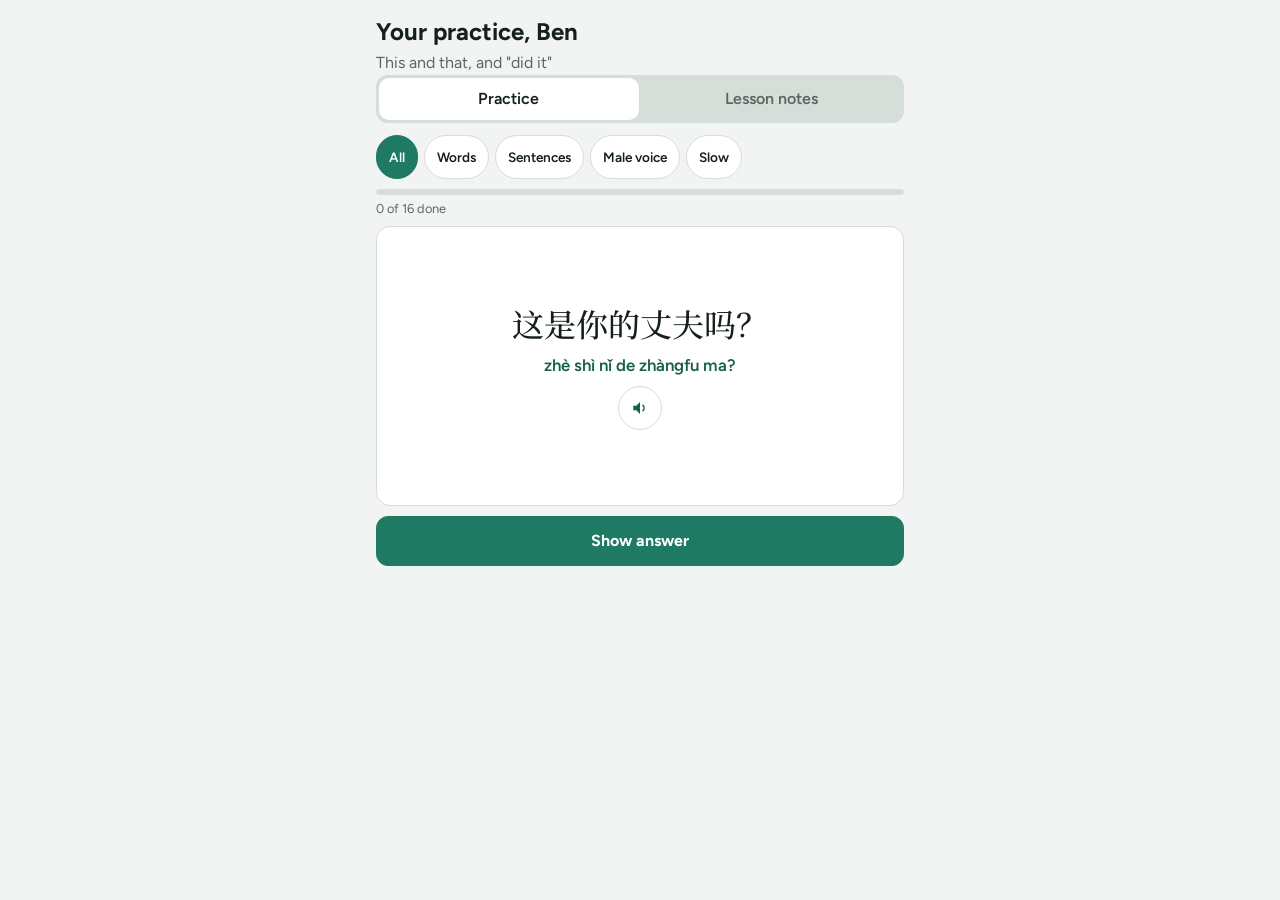
==== student.html @ f5a177cd "Add tutor practice prototype Co-Authored-By: Claude Opus 5.5 <noreply@anthropic.com>" ====
<!doctype html>
<html lang="en">
<head>
<meta charset="utf-8">
<meta name="viewport" content="width=device-width,initial-scale=1,viewport-fit=cover">
<meta name="robots" content="noindex,nofollow">
<title>Your Practice</title>
<link rel="preconnect" href="https://fonts.googleapis.com">
<link rel="preconnect" href="https://fonts.gstatic.com" crossorigin>
<link rel="stylesheet" href="https://fonts.googleapis.com/css2?family=Figtree:wght@400;500;600;700&family=Noto+Serif+SC:wght@500;700&display=swap">
<link rel="stylesheet" href="app.css">
<style>
.wrap { max-width: 560px; margin: 0 auto; padding: 18px 16px 40px; }
.msg { background: var(--accent-soft); color: var(--accent-text); border-radius: 12px; padding: 10px 12px; font-size: .9rem; margin: 12px 0; overflow-wrap: anywhere; }
.msg b { display: block; font-size: .75rem; }
.tabs { display: grid; grid-template-columns: 1fr 1fr; gap: 3px; padding: 3px; background: var(--line); border-radius: 12px; margin-bottom: 12px; }
.tabs button { min-height: 42px; border: 0; border-radius: 10px; background: transparent; color: var(--muted); font-weight: 600; }
.tabs button[aria-selected="true"] { background: var(--surface); color: var(--ink); }
.chips { display: flex; flex-wrap: wrap; gap: 6px; align-items: center; margin-bottom: 10px; }
.chip { min-height: 44px; padding: 6px 12px; border: 1px solid var(--line); border-radius: 999px; background: var(--surface); font-size: .85rem; font-weight: 600; }
.chip[aria-pressed="true"] { background: var(--accent); border-color: var(--accent); color: var(--accent-ink); }
.track { height: 6px; border-radius: 3px; background: var(--line); overflow: hidden; margin-bottom: 4px; }
.fill { height: 100%; background: var(--accent); width: 0; }
.count { color: var(--muted); font-size: .8rem; margin: 0 0 8px; }
.card { min-height: 280px; display: flex; flex-direction: column; align-items: center; justify-content: center; gap: 8px; text-align: center; padding: 18px 12px; background: var(--surface); border: 1px solid var(--line); border-radius: 14px; margin-bottom: 10px; }
.card .zh { font-size: 2rem; }
.card .py { font-size: 1.05rem; color: var(--accent-text); font-weight: 600; }
.card .eng { font-weight: 600; font-size: 1.05rem; }
.badge { color: var(--accent-text); font-size: .75rem; font-weight: 700; }
.acts { display: grid; grid-template-columns: 1fr 1fr; gap: 8px; }
.acts .wide { grid-column: 1 / -1; }
.sec { margin-bottom: 18px; }
.sec h2 { margin-bottom: 6px; }
.rows { background: var(--surface); border: 1px solid var(--line); border-radius: 14px; overflow: hidden; }
.line { display: flex; width: 100%; gap: 10px; align-items: center; justify-content: space-between; padding: 10px 12px; border: 0; border-top: 1px solid var(--line); background: none; text-align: left; }
.line:first-child { border-top: 0; }
.line .en { display: block; font-size: .9rem; }
.line.on { background: var(--accent-soft); }
.line svg { flex: none; color: var(--accent-text); }
.tip { font-size: .95rem; margin: 10px 0 0; }
.reveal { display: flex; width: 100%; min-height: 48px; justify-content: space-between; align-items: center; padding: 10px 12px; border: 0; border-top: 1px solid var(--line); background: none; text-align: left; }
.rows > .reveal:first-child { border-top: 0; }
.reveal em { color: var(--accent-text); font-style: normal; font-weight: 600; font-size: .85rem; }
</style>
</head>
<body>
<main class="wrap">
  <h1>Your practice, Ben</h1>
  <p class="sub" id="lessonname" style="margin:0"></p>
  <div class="msg" id="msg" hidden></div>
  <div class="tabs" role="tablist">
    <button type="button" role="tab" data-tab="practice">Practice</button>
    <button type="button" role="tab" data-tab="notes">Lesson notes</button>
  </div>
  <div class="chips" id="options"></div>
  <div id="view"></div>
</main>
<script src="shared.js"></script>
<script src="lesson.js"></script>
<script>
const shared = decodePack(location.hash.slice(1));
const pack = shared || { t: LESSON.title, n: "", c: LESSON.cards.filter(c => c.core).map(c => [c.id, c.zh, c.py, c.en, c.kind, 0]) };
const cards = pack.c.map(([id, zh, py, en, kind, star]) => ({ id, zh, py, en, kind, star: !!star }));
const state = { tab: "practice", filter: "all", voice: "m", slow: false, queue: [], shown: false, results: readResults() };

const shuffle = a => { for (let i = a.length - 1; i > 0; i--) { const j = Math.floor(Math.random() * (i + 1)); [a[i], a[j]] = [a[j], a[i]]; } return a; };
const inFilter = c => state.filter === "all" || c.kind === state.filter;

// Starred cards always come first; anything already marked Got it stays done
function buildQueue() {
  const left = cards.filter(c => inFilter(c) && !(state.results[c.id] && state.results[c.id].got));
  state.queue = [...shuffle(left.filter(c => c.star)), ...shuffle(left.filter(c => !c.star))];
  state.shown = false;
}

function optionsHTML() {
  const chip = (label, attr, on) => `<button type="button" class="chip" ${attr} aria-pressed="${on}">${label}</button>`;
  const filters = state.tab === "practice" ? [["all", "All"], ["w", "Words"], ["s", "Sentences"]].map(([k, l]) => chip(l, `data-filter="${k}"`, state.filter === k)).join("") : "";
  return filters + chip(state.voice === "m" ? "Male voice" : "Female voice", "data-voice", false) + chip("Slow", "data-slow", state.slow);
}

function renderPractice() {
  const list = cards.filter(inFilter);
  const done = list.filter(c => state.results[c.id] && state.results[c.id].got).length;
  const c = state.queue[0];
  const top = `<div class="track"><div class="fill" style="width:${list.length ? done / list.length * 100 : 0}%"></div></div><p class="count">${done} of ${list.length} done</p>`;
  if (!c) {
    $("view").innerHTML = top + `<div class="card"><div class="eng">${list.length ? "All done. Nice work!" : "No cards here"}</div></div><button type="button" class="btn ghost" id="again">Practise again</button>`;
    if ($("again")) $("again").onclick = () => {
      list.forEach(x => { if (state.results[x.id]) state.results[x.id].got = false; });
      writeResults(state.results); buildQueue(); render();
    };
    return;
  }
  $("view").innerHTML = top + `<div class="card">${c.star ? `<div class="badge">★ From your tutor</div>` : ""}
      <div class="zh">${esc(c.zh)}</div><div class="py">${esc(c.py)}</div>${state.shown ? `<div class="eng">${esc(c.en)}</div>` : ""}
      <button type="button" class="say" data-play="${c.id}" aria-label="Play">${ICON_SOUND}</button></div>
    <div class="acts">${state.shown
      ? `<button type="button" class="btn again" data-mark="0">Again</button><button type="button" class="btn" data-mark="1">Got it</button>`
      : `<button type="button" class="btn wide" id="reveal">Show answer</button>`}</div>`;
}

function lineHTML(c) {
  return `<button type="button" class="line" data-line="${c.id}" data-zh="${esc(c.zh)}"><span><span class="zh">${esc(c.zh)}</span><span class="py" style="display:block">${esc(c.py)}</span><span class="en">${esc(c.en)}</span></span>${ICON_SOUND}</button>`;
}
function bold(s) { return esc(s).replace(/\*\*(.+?)\*\*/g, "<b>$1</b>").replace(/\[([^\]]+)\]\((https:\/\/[^)\s]+)\)/g, '<a href="$2" target="_blank" rel="noopener">$1</a>'); }

function renderNotes() {
  const group = (title, list) => list.length ? `<section class="sec"><h2>${title}</h2><div class="rows">${list.map(lineHTML).join("")}</div></section>` : "";
  const talk = LESSON.talk.map(r => ({ id: r.a, zh: r.zh, py: r.py, en: r.en }));
  $("view").innerHTML = `<p style="margin:0 0 14px">You'll learn to ${bold(LESSON.goal)}</p>` +
    group("Sentences", cards.filter(c => c.kind === "s")) + group("Words", cards.filter(c => c.kind === "w")) +
    `<section class="sec"><h2>Conversation</h2><div class="rows">${talk.map(lineHTML).join("")}</div></section>` +
    `<section class="sec"><h2>Test yourself</h2><div class="rows">${LESSON.test.map(r => `<button type="button" class="reveal" data-a="${r.a}" data-zh="${esc(r.zh)}" data-text="${esc(r.zh + "  " + r.py)}"><span>${esc(r.q)}</span><em>Show</em></button>`).join("")}</div></section>` +
    `<section class="sec"><h2>Tips</h2>${LESSON.tips.map(t => `<p class="tip">${bold(t)}</p>`).join("")}</section>`;
}

function render() {
  document.querySelectorAll(".tabs button").forEach(b => b.setAttribute("aria-selected", b.dataset.tab === state.tab));
  $("options").innerHTML = optionsHTML();
  if (state.tab === "practice") renderPractice(); else renderNotes();
}

document.addEventListener("click", e => {
  const t = e.target.closest("[data-tab],[data-filter],[data-voice],[data-slow],[data-play],[data-mark],[data-line],#reveal,.reveal");
  if (!t) return;
  if (t.dataset.tab) { player.pause(); state.tab = t.dataset.tab; return render(); }
  if (t.dataset.filter) { state.filter = t.dataset.filter; buildQueue(); return render(); }
  if (t.hasAttribute("data-voice")) { state.voice = state.voice === "m" ? "f" : "m"; return render(); }
  if (t.hasAttribute("data-slow")) { state.slow = !state.slow; return render(); }
  if (t.dataset.play) return playCard(t.dataset.play, state.queue[0].zh, state.voice, state.slow);
  if (t.dataset.line) {
    document.querySelectorAll(".line.on").forEach(x => x.classList.remove("on"));
    t.classList.add("on");
    return playCard(t.dataset.line, t.dataset.zh, state.voice, state.slow, () => t.classList.remove("on"));
  }
  if (t.classList.contains("reveal")) {
    t.querySelector("span").textContent = t.dataset.text;
    t.querySelector("em").textContent = "";
    return playCard(t.dataset.a, t.dataset.zh, state.voice, state.slow);
  }
  if (t.id === "reveal") { state.shown = true; const c = state.queue[0]; playCard(c.id, c.zh, state.voice, state.slow); return renderPractice(); }
  const c = state.queue.shift(), got = t.dataset.mark === "1";
  const r = state.results[c.id] = state.results[c.id] || { got: false, again: 0 };
  if (got) r.got = true; else { r.again++; state.queue.push(c); }
  writeResults(state.results);
  state.shown = false;
  renderPractice();
});

$("lessonname").textContent = pack.t;
if (pack.n) { $("msg").hidden = false; $("msg").innerHTML = `<b>From your tutor</b>${esc(pack.n)}`; }
buildQueue();
render();
</script>
</body>
</html>
---- app.css ----
:root {
  --bg: #F1F4F2; --surface: #FFFFFF; --ink: #15201B; --muted: #5B6862; --line: #D6DED9;
  --accent: #1E7A62; --accent-soft: #DCEFE8; --accent-ink: #FFFFFF; --accent-text: #17604D;
  --seal: #B0392D; --seal-soft: #F6E1DE;
  --shadow: 0 1px 2px rgba(21,32,27,.05), 0 10px 28px rgba(21,32,27,.07);
  --font-hanzi: "Noto Serif SC", "Songti SC", "SimSun", serif;
  --font-body: "Figtree", system-ui, -apple-system, "Segoe UI", sans-serif;
}
@media (prefers-color-scheme: dark) {
  :root {
    --bg: #0E1412; --surface: #17201C; --ink: #E6EDE9; --muted: #92A39B; --line: #2A3631;
    --accent: #4DB393; --accent-soft: #1C3A30; --accent-ink: #0E1412; --accent-text: #7FD4B8; --seal: #E2796C; --seal-soft: #3A211E;
    --shadow: 0 1px 2px rgba(0,0,0,.3), 0 10px 28px rgba(0,0,0,.28);
    color-scheme: dark;
  }
}
* { box-sizing: border-box; }
html { -webkit-text-size-adjust: 100%; }
body { margin: 0; background: var(--bg); color: var(--ink); font: 400 16px/1.5 var(--font-body); }
button, input, textarea { font: inherit; color: inherit; }
button { cursor: pointer; }
:focus-visible { outline: 2px solid var(--accent); outline-offset: 2px; }
[hidden] { display: none !important; }
h1 { font-size: 1.5rem; line-height: 1.2; margin: 0 0 4px; font-weight: 700; }
h2 { font-size: 1rem; margin: 0 0 8px; font-weight: 700; }
.sub, .hint { color: var(--muted); }
.sub { margin: 0 0 20px; }
.hint { font-size: .875rem; margin: 6px 0 0; }
.panel { background: var(--surface); border: 1px solid var(--line); border-radius: 16px; padding: 18px; box-shadow: var(--shadow); margin-bottom: 16px; }
.btn { display: block; width: 100%; min-height: 50px; padding: 10px 16px; border: 1px solid var(--accent); border-radius: 12px; background: var(--accent); color: var(--accent-ink); font-weight: 700; text-align: center; text-decoration: none; }
.btn.ghost { background: transparent; color: var(--accent-text); border-color: var(--line); }
.btn.again { background: var(--seal-soft); color: var(--seal); border-color: var(--seal); }
.say { width: 44px; height: 44px; flex: none; border: 1px solid var(--line); border-radius: 50%; background: var(--surface); color: var(--accent-text); display: grid; place-items: center; padding: 0; }
.zh { font-family: var(--font-hanzi); font-size: 1.15rem; font-weight: 500; line-height: 1.35; }
.py { color: var(--muted); font-size: .875rem; }
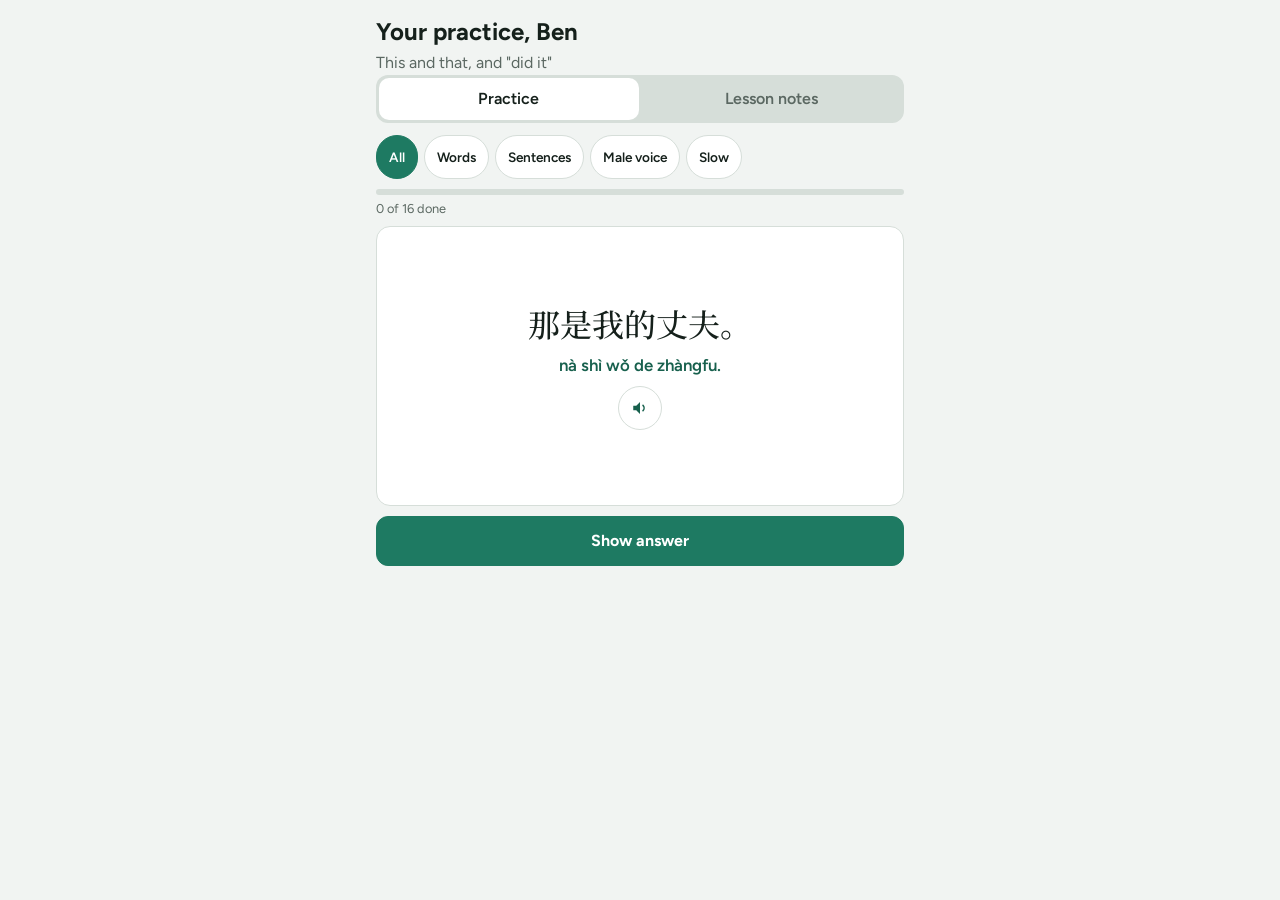
==== commit 30de0fc7: "Remove the duplicate conversation section from lesson notes Co-Authored-By: Claude Opus 5.5 <noreply" ====
--- a/student.html
+++ b/student.html
@@ -107,10 +107,8 @@
 
 function renderNotes() {
   const group = (title, list) => list.length ? `<section class="sec"><h2>${title}</h2><div class="rows">${list.map(lineHTML).join("")}</div></section>` : "";
-  const talk = LESSON.talk.map(r => ({ id: r.a, zh: r.zh, py: r.py, en: r.en }));
   $("view").innerHTML = `<p style="margin:0 0 14px">You'll learn to ${bold(LESSON.goal)}</p>` +
     group("Sentences", cards.filter(c => c.kind === "s")) + group("Words", cards.filter(c => c.kind === "w")) +
-    `<section class="sec"><h2>Conversation</h2><div class="rows">${talk.map(lineHTML).join("")}</div></section>` +
     `<section class="sec"><h2>Test yourself</h2><div class="rows">${LESSON.test.map(r => `<button type="button" class="reveal" data-a="${r.a}" data-zh="${esc(r.zh)}" data-text="${esc(r.zh + "  " + r.py)}"><span>${esc(r.q)}</span><em>Show</em></button>`).join("")}</div></section>` +
     `<section class="sec"><h2>Tips</h2>${LESSON.tips.map(t => `<p class="tip">${bold(t)}</p>`).join("")}</section>`;
 }
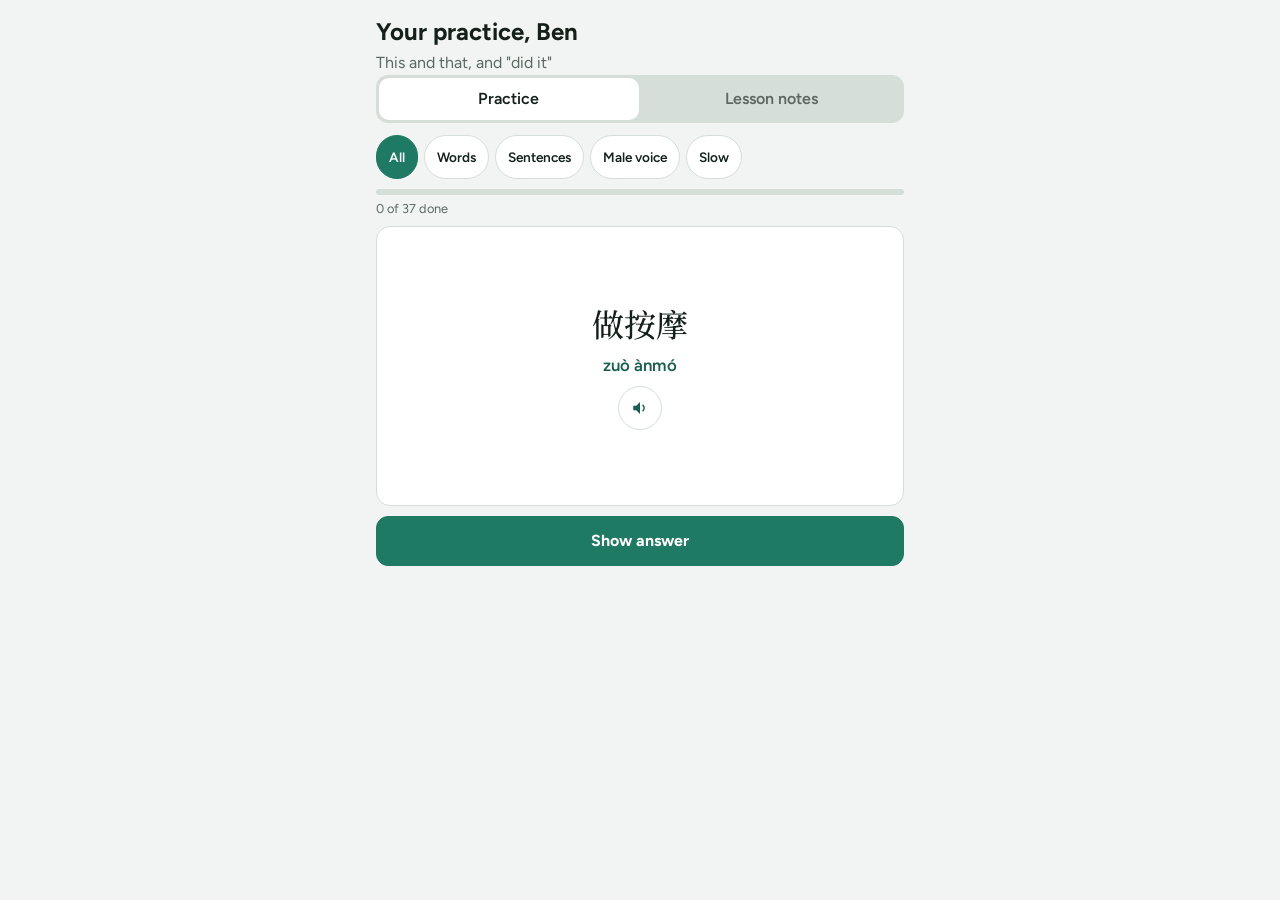
==== commit 16246c81: "Show every lesson card on the default student page Co-Authored-By: Claude Opus 5.5 <noreply@anthropi" ====
--- a/student.html
+++ b/student.html
@@ -59,7 +59,7 @@
 <script src="lesson.js"></script>
 <script>
 const shared = decodePack(location.hash.slice(1));
-const pack = shared || { t: LESSON.title, n: "", c: LESSON.cards.filter(c => c.core).map(c => [c.id, c.zh, c.py, c.en, c.kind, 0]) };
+const pack = shared || { t: LESSON.title, n: "", c: LESSON.cards.map(c => [c.id, c.zh, c.py, c.en, c.kind, 0]) };
 const cards = pack.c.map(([id, zh, py, en, kind, star]) => ({ id, zh, py, en, kind, star: !!star }));
 const state = { tab: "practice", filter: "all", voice: "m", slow: false, queue: [], shown: false, results: readResults() };
 
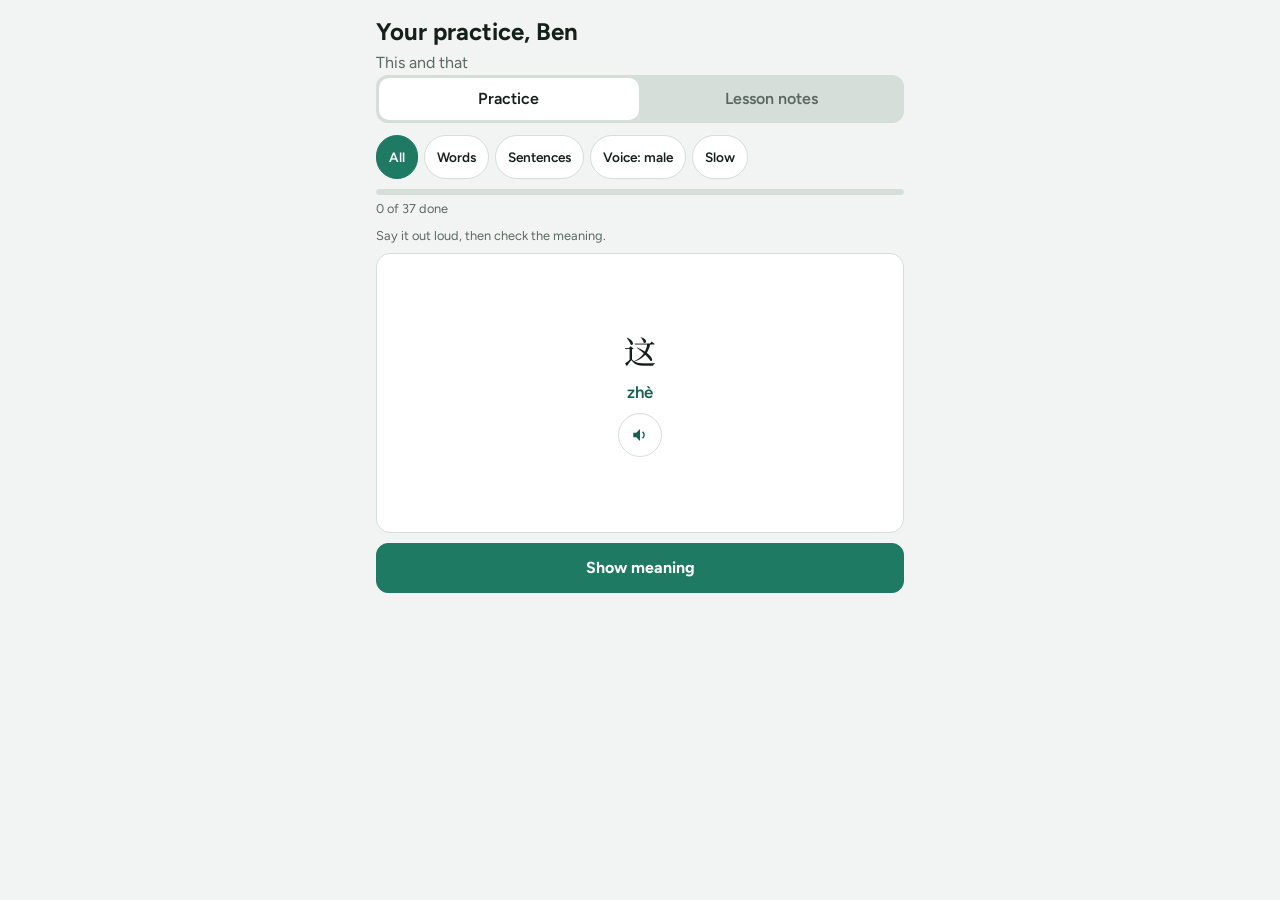
==== commit 41fa5fdf: "Apply product review fixes to the tutor and student flows Co-Authored-By: Claude Opus 5.5 <noreply@a" ====
--- a/student.html
+++ b/student.html
@@ -76,7 +76,7 @@
 function optionsHTML() {
   const chip = (label, attr, on) => `<button type="button" class="chip" ${attr} aria-pressed="${on}">${label}</button>`;
   const filters = state.tab === "practice" ? [["all", "All"], ["w", "Words"], ["s", "Sentences"]].map(([k, l]) => chip(l, `data-filter="${k}"`, state.filter === k)).join("") : "";
-  return filters + chip(state.voice === "m" ? "Male voice" : "Female voice", "data-voice", false) + chip("Slow", "data-slow", state.slow);
+  return filters + chip(state.voice === "m" ? "Voice: male" : "Voice: female", "data-voice", false) + chip("Slow", "data-slow", state.slow);
 }
 
 function renderPractice() {
@@ -92,12 +92,12 @@
     };
     return;
   }
-  $("view").innerHTML = top + `<div class="card">${c.star ? `<div class="badge">★ From your tutor</div>` : ""}
+  $("view").innerHTML = top + (state.shown ? "" : `<p class="count">Say it out loud, then check the meaning.</p>`) + `<div class="card">${c.star ? `<div class="badge">★ Start here</div>` : ""}
       <div class="zh">${esc(c.zh)}</div><div class="py">${esc(c.py)}</div>${state.shown ? `<div class="eng">${esc(c.en)}</div>` : ""}
       <button type="button" class="say" data-play="${c.id}" aria-label="Play">${ICON_SOUND}</button></div>
     <div class="acts">${state.shown
       ? `<button type="button" class="btn again" data-mark="0">Again</button><button type="button" class="btn" data-mark="1">Got it</button>`
-      : `<button type="button" class="btn wide" id="reveal">Show answer</button>`}</div>`;
+      : `<button type="button" class="btn wide" id="reveal">Show meaning</button>`}</div>`;
 }
 
 function lineHTML(c) {
@@ -108,9 +108,9 @@
 function renderNotes() {
   const group = (title, list) => list.length ? `<section class="sec"><h2>${title}</h2><div class="rows">${list.map(lineHTML).join("")}</div></section>` : "";
   $("view").innerHTML = `<p style="margin:0 0 14px">You'll learn to ${bold(LESSON.goal)}</p>` +
-    group("Sentences", cards.filter(c => c.kind === "s")) + group("Words", cards.filter(c => c.kind === "w")) +
-    `<section class="sec"><h2>Test yourself</h2><div class="rows">${LESSON.test.map(r => `<button type="button" class="reveal" data-a="${r.a}" data-zh="${esc(r.zh)}" data-text="${esc(r.zh + "  " + r.py)}"><span>${esc(r.q)}</span><em>Show</em></button>`).join("")}</div></section>` +
-    `<section class="sec"><h2>Tips</h2>${LESSON.tips.map(t => `<p class="tip">${bold(t)}</p>`).join("")}</section>`;
+    `<section class="sec"><h2>From the lesson: test yourself</h2><div class="rows">${LESSON.test.map(r => `<button type="button" class="reveal" data-a="${r.a}" data-zh="${esc(r.zh)}" data-text="${esc(r.zh + "  " + r.py)}"><span>${esc(r.q)}</span><em>Show</em></button>`).join("")}</div></section>` +
+    `<section class="sec"><h2>From the lesson: tips</h2>${LESSON.tips.map(t => `<p class="tip">${bold(t)}</p>`).join("")}</section>` +
+    group("Sentences", cards.filter(c => c.kind === "s")) + group("Words", cards.filter(c => c.kind === "w"));
 }
 
 function render() {
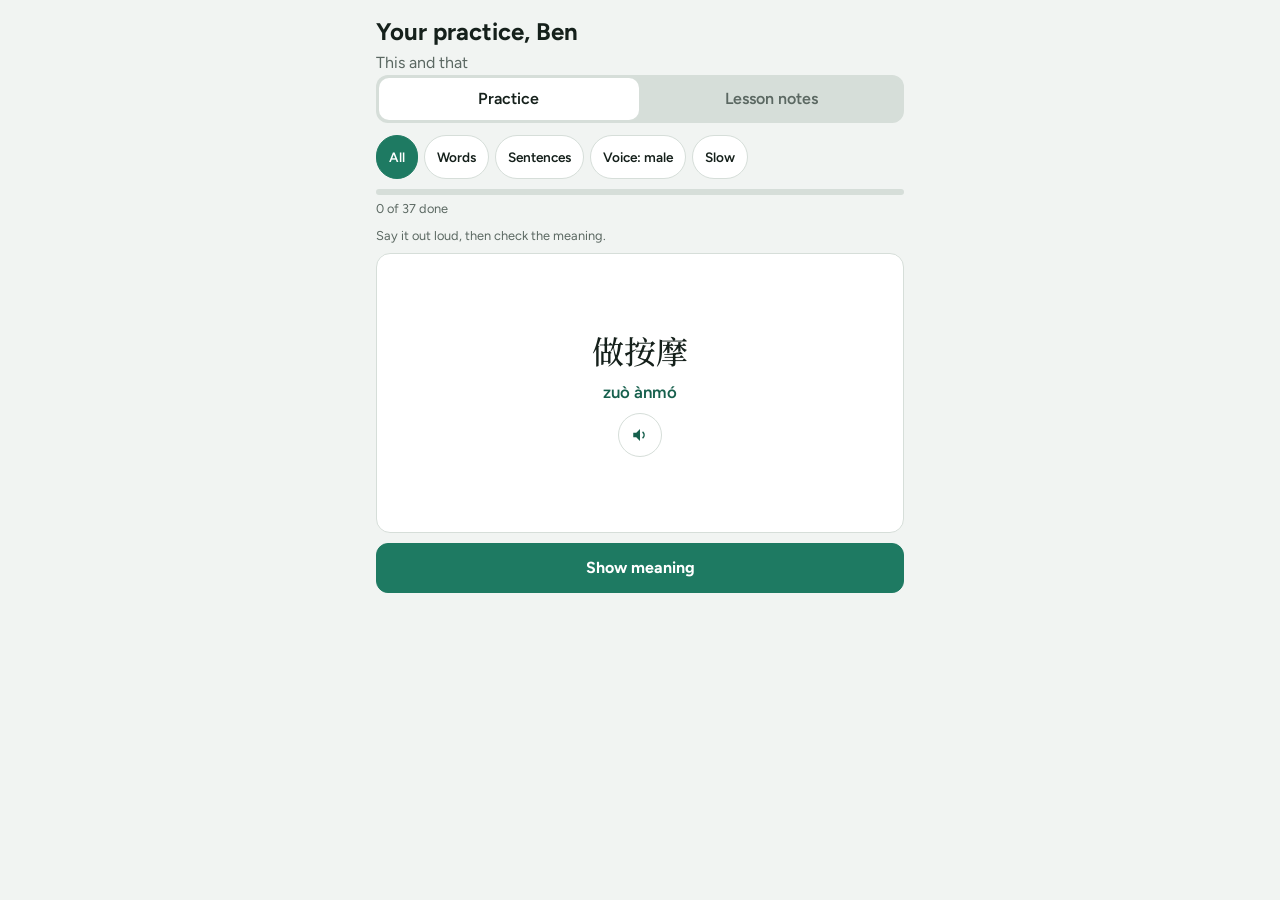
==== commit e8f1208d: "Version page assets so updates aren't stuck in browser caches Co-Authored-By: Claude Opus 5.5 <norep" ====
--- a/student.html
+++ b/student.html
@@ -8,7 +8,7 @@
 <link rel="preconnect" href="https://fonts.googleapis.com">
 <link rel="preconnect" href="https://fonts.gstatic.com" crossorigin>
 <link rel="stylesheet" href="https://fonts.googleapis.com/css2?family=Figtree:wght@400;500;600;700&family=Noto+Serif+SC:wght@500;700&display=swap">
-<link rel="stylesheet" href="app.css">
+<link rel="stylesheet" href="app.css?v=2">
 <style>
 .wrap { max-width: 560px; margin: 0 auto; padding: 18px 16px 40px; }
 .msg { background: var(--accent-soft); color: var(--accent-text); border-radius: 12px; padding: 10px 12px; font-size: .9rem; margin: 12px 0; overflow-wrap: anywhere; }
@@ -55,8 +55,8 @@
   <div class="chips" id="options"></div>
   <div id="view"></div>
 </main>
-<script src="shared.js"></script>
-<script src="lesson.js"></script>
+<script src="shared.js?v=2"></script>
+<script src="lesson.js?v=2"></script>
 <script>
 const shared = decodePack(location.hash.slice(1));
 const pack = shared || { t: LESSON.title, n: "", c: LESSON.cards.map(c => [c.id, c.zh, c.py, c.en, c.kind, 0]) };
